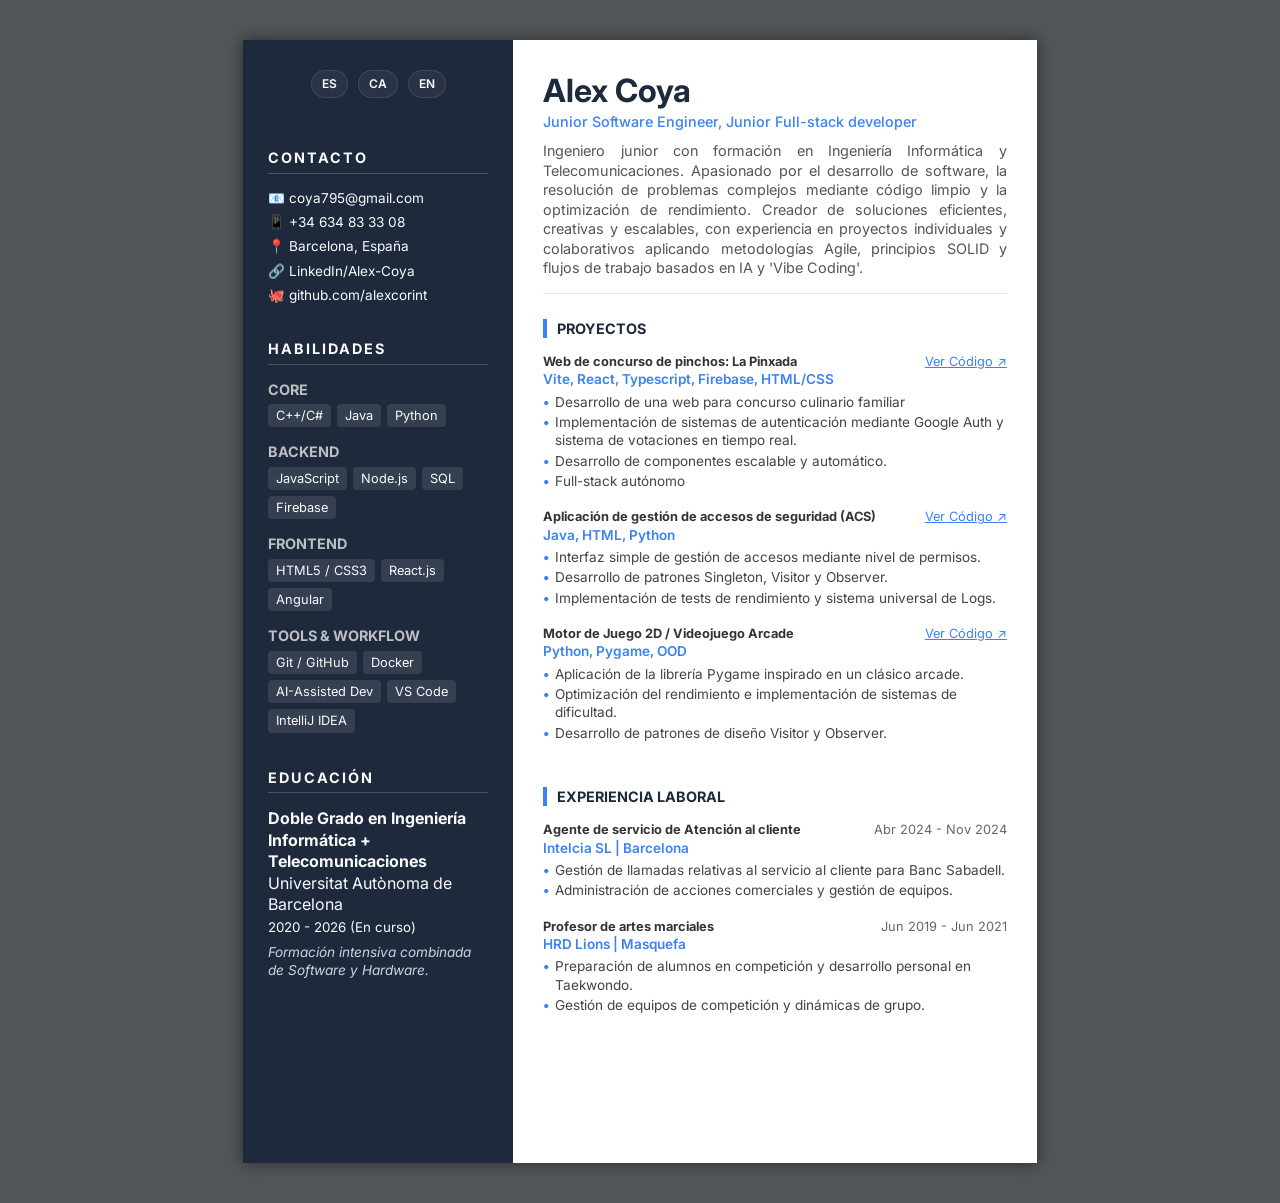
==== index.html @ 353ba098 "17/02/2026" ====
<!DOCTYPE html>
<html lang="es">
<head>
    <meta charset="UTF-8">
    <meta name="viewport" content="width=device-width, initial-scale=1.0">
    <title>CV - Junior Developer</title>
    <link rel="stylesheet" href="styles.css">
    <link rel="preconnect" href="https://fonts.googleapis.com">
    <link href="https://fonts.googleapis.com/css2?family=Inter:wght@300;400;600;800&display=swap" rel="stylesheet">
</head>
<body> 
    <div class="cv-container">   
        <aside class="sidebar">
            <div class="lang-selector">
                <a href="index.html" class="lang-btn" title="Español">ES</a>
                <a href="ca.html" class="lang-btn" title="Català">CA</a>
                <a href="en.html" class="lang-btn" title="English">EN</a>
            </div>
            
            <div class="profile-photo">
                <img src="assets/perfil.jpg" alt="Foto de perfil" onerror="this.style.display='none'">
            </div>

            <section class="contact-details">
                <h3>Contacto</h3>
                <ul>
                    <li>📧 <a href="mailto:coya795@gmail.com">coya795@gmail.com</a></li>
                    <li>📱 +34 634 83 33 08</li>
                    <li>📍 Barcelona, España</li>
                    <li>🔗 <a href="https://www.linkedin.com/in/alex-coya-riopedre-7aa411214/" target="_blank" rel="noopener noreferrer">LinkedIn/Alex-Coya</a></li>
                    <li>🐙 <a href="https://github.com/alexcorint" target="_blank" rel="noopener noreferrer">github.com/alexcorint</a></li>  
                </ul>
            </section>

            <section class="skills-section">
                <h3>Habilidades</h3>
    
                <h4>Core</h4>
                <div class="tags">
                    <span class="tooltip-tag" data-info="Desarrollo de sistemas, gestión de memoria y optimización.">C++/C#</span>
                    <span class="tooltip-tag" data-info="POO, patrones de diseño (Singleton/Observer) y concurrencia.">Java</span>
                    <span class="tooltip-tag" data-info="Scripting, automatización y desarrollo con Pygame.">Python</span>
                </div>

                <h4>Backend</h4>
                <div class="tags">
                    <span class="tooltip-tag" data-info="Promesas, Async/Await, ES6+ y manipulación del DOM.">JavaScript</span>
                    <span class="tooltip-tag" data-info="APIs REST, gestión de servidores y NPM.">Node.js</span>
                    <span class="tooltip-tag" data-info="Diseño relacional, consultas complejas y optimización.">SQL</span>
                    <span class="tooltip-tag" data-info="Base de datos en tiempo real, Auth y Cloud Functions.">Firebase</span>
                </div>

                <h4>Frontend</h4>
                <div class="tags">
                    <span class="tooltip-tag" data-info="Semántica, Flexbox/Grid y Diseño Responsivo.">HTML5 / CSS3</span>
                    <span class="tooltip-tag" data-info="Hooks, gestión de estado y componentes funcionales.">React.js</span>
                    <span class="tooltip-tag" data-info="TypeScript, Inyección de dependencias y RxJS.">Angular</span>
                </div>

                <h4>Tools & Workflow</h4>
                <div class="tags">
                    <span class="tooltip-tag" data-info="Gitflow, Pull Requests y control de versiones.">Git / GitHub</span>
                    <span class="tooltip-tag" data-info="Contenerización y despliegue de entornos.">Docker</span>
                    <span class="tooltip-tag" data-info="Desarrollo acelerado mediante IA y 'Vibe Coding' (Cursor/Copilot).">AI-Assisted Dev</span>
                    <span>VS Code</span>
                    <span>IntelliJ IDEA</span>
                </div>
            </section>

            <section class="education-section">
                <h3>Educación</h3>
                <div class="edu-item">
                    <strong>Doble Grado en Ingeniería Informática + Telecomunicaciones</strong>
                    <p>Universitat Autònoma de Barcelona</p>
                    <small>2020 - 2026 (En curso)</small>
                    <div style="margin-top:5px; font-size: 0.85rem; font-style: italic; color: #cbd5e1;">
                        Formación intensiva combinada de Software y Hardware.
                    </div>
                </div>
            </section>
        </aside>

        <main class="main-content">
            
            <header class="main-header">
                <h1>Alex Coya</h1>
                <h2>Junior Software Engineer, Junior Full-stack developer</h2>
                <p class="summary">
                    Ingeniero junior con formación en Ingeniería Informática y Telecomunicaciones. Apasionado por el desarrollo de software, la resolución de problemas complejos 
                    mediante código limpio y la optimización de rendimiento. Creador de soluciones eficientes, creativas y escalables, con experiencia en proyectos individuales 
                    y colaborativos aplicando metodologías Agile, principios SOLID y flujos de trabajo basados en IA y 'Vibe Coding'.
                </p>
            </header>

            <section class="projects-section">
                <h3 class="section-title">Proyectos</h3>

                <article class="project-card">
                    <div class="project-head">
                        <h4>Web de concurso de pinchos: La Pinxada</h4>
                        <a href="https://github.com/alexcorint/LA-PINXADA---10th-Anniversary" class="github-link" target="_blank" rel="noopener noreferrer">Ver Código ↗</a>
                    </div>
                    <p class="tech-stack">Vite, React, Typescript, Firebase, HTML/CSS</p>
                    <ul>
                        <li>Desarrollo de una web para concurso culinario familiar</li>
                        <li>Implementación de sistemas de autenticación mediante Google Auth y sistema de votaciones en tiempo real.</li>
                        <li>Desarrollo de componentes escalable y automático.</li>
                        <li>Full-stack autónomo</li>
                    </ul>
                </article>

                <article class="project-card">
                    <div class="project-head">
                        <h4>Aplicación de gestión de accesos de seguridad (ACS)</h4>
                        <a href="https://github.com/alexcorint/acs_students" class="github-link" target="_blank" rel="noopener noreferrer">Ver Código ↗</a>
                    </div>
                    <p class="tech-stack">Java, HTML, Python</p>
                    <ul>
                        <li>Interfaz simple de gestión de accesos mediante nivel de permisos.</li>
                        <li>Desarrollo de patrones Singleton, Visitor y Observer.</li>
                        <li>Implementación de tests de rendimiento y sistema universal de Logs.</li>
                    </ul>
                </article>

                <article class="project-card">
                    <div class="project-head">
                        <h4>Motor de Juego 2D / Videojuego Arcade</h4>
                        <a href="https://github.com/alexcorint/pygame" class="github-link" target="_blank" rel="noopener noreferrer">Ver Código ↗</a>
                    </div>
                    <p class="tech-stack">Python, Pygame, OOD</p>
                    <ul>
                        <li>Aplicación de la librería Pygame inspirado en un clásico arcade.</li>
                        <li>Optimización del rendimiento e implementación de sistemas de dificultad.</li>
                        <li>Desarrollo de patrones de diseño Visitor y Observer.</li>
                    </ul>
                </article>
            </section>

            <section class="experience-section">
                <h3 class="section-title mt-xl">Experiencia Laboral</h3>

                <article class="job-card">
                    <div class="job-head">
                        <h4>Agente de servicio de Atención al cliente</h4>
                        <span class="job-date">Abr 2024 - Nov 2024</span>
                    </div>
                    <p class="company-name">Intelcia SL | Barcelona</p>
                    <ul>
                        <li>Gestión de llamadas relativas al servicio al cliente para Banc Sabadell.</li>
                        <li>Administración de acciones comerciales y gestión de equipos.</li>
                    </ul>
                </article>

                <article class="job-card">
                    <div class="job-head">
                        <h4>Profesor de artes marciales</h4>
                        <span class="job-date">Jun 2019 - Jun 2021</span>
                    </div>
                    <p class="company-name">HRD Lions | Masquefa</p>
                    <ul>
                        <li>Preparación de alumnos en competición y desarrollo personal en Taekwondo.</li>
                        <li>Gestión de equipos de competición y dinámicas de grupo.</li>
                    </ul>
                </article>

    </section>

        </main>
    </div>

</body>
</html>
---- styles.css ----
:root {
    --primary-dark: #1e293b;
    --primary-accent: #3b82f6;
    --text-main: #334155;
    --text-light: #f8fafc;
    --bg-page: #ffffff;
    --bg-viewer: #525659;

    /* STRUCTURE DIMENSIONS */
    --sidebar-width: 270px;
    --page-width: 210mm;       /* A4 */
    --page-min-height: 297mm;  /* A4 */

    /* SPACINGS */
    --spacing-xs: 5px;
    --spacing-sm: 15px;
    --spacing-md: 25px;
    --spacing-lg: 35px;
    --spacing-xl: 45px;
    --sidebar-padding: 30px 25px;
    --main-padding: 35px 30px;

    /* TAMAÑOS DE FUENTE */
    --font-h1: 2rem;
    --font-h2: 0.9rem;
    --font-h3: 0.9rem;         /* Sidebar titles */
    --font-h4: 0.8rem;         /* Project titles */
    --font-base: 0.85rem;      /* Generic text */
    --font-small: 0.8rem;      /* Dates & details */
    --line-height: 1.35;

    /* FONT */
    --font-main: 'Inter', sans-serif;
}

* { 
    box-sizing: border-box; 
    margin: 0; 
    padding: 0; 
}

body {
    font-family: var(--font-main);
    color: var(--text-main);
    background: var(--bg-viewer);
    line-height: var(--line-height);
    -webkit-font-smoothing: antialiased;
}

/* --- 2. LAYOUT A4 --- */
.cv-container {
    display: grid;
    grid-template-columns: var(--sidebar-width) 1fr; 
    width: var(--page-width);
    min-height: var(--page-min-height);
    margin: 40px auto;
    background: var(--bg-page);
    box-shadow: 0 0 15px rgba(0,0,0,0.5);
    overflow: visible; 
}

/* --- 3. SIDEBAR --- */
.sidebar {
    background: var(--primary-dark);
    color: var(--text-light);
    padding: var(--sidebar-padding);
}

.sidebar section { 
    margin-bottom: var(--spacing-lg);
    break-inside: avoid; 
    page-break-inside: avoid;
}

.sidebar a { color: var(--text-light); text-decoration: none; }

.sidebar h3 { 
    text-transform: uppercase; 
    letter-spacing: 2px; 
    margin-bottom: var(--spacing-sm); 
    font-size: var(--font-h3);
    border-bottom: 1px solid rgba(255,255,255,0.2);
    padding-bottom: var(--spacing-xs);
}

.sidebar h4 {
    margin-top: var(--spacing-sm);
    margin-bottom: var(--spacing-xs);
    font-size: 0.9rem;
    color: rgba(255,255,255,0.7);
    text-transform: uppercase;
}

.contact-details ul li { 
    margin-bottom: 6px; 
    font-size: var(--font-base); 
}

.tags { display: flex; flex-wrap: wrap; gap: 6px; }
.tags span {
    background: rgba(255,255,255,0.1);
    padding: 3px 8px;
    border-radius: 4px;
    font-size: var(--font-small);
}

.profile-photo {
    display: flex;
    justify-content: center;
    margin-bottom: var(--spacing-md);
}
.profile-photo img {
    width: 130px; height: 130px;
    border-radius: 50%;
    object-fit: cover;
    border: 3px solid rgba(255,255,255,0.2);
}

/* --- 4. MAIN CONTENT --- */
.main-content {
    padding: var(--main-padding);
}

.main-header { 
    margin-bottom: var(--spacing-md); 
    border-bottom: 1px solid #e2e8f0;
    padding-bottom: var(--spacing-sm);
}
.main-header h1 { 
    font-size: var(--font-h1); 
    color: var(--primary-dark); 
    line-height: 1; 
    margin-bottom: var(--spacing-xs); 
}
.main-header h2 { 
    color: var(--primary-accent); 
    font-size: var(--font-h2); 
    font-weight: 500; 
}
.summary { 
    font-size: 0.9rem; 
    margin-top: 10px; 
    color: #555; 
    text-align: justify; 
}

.section-title {
    font-size: var(--font-h3);
    text-transform: uppercase;
    color: var(--primary-dark);
    border-left: 4px solid var(--primary-accent);
    padding-left: 10px;
    margin-bottom: var(--spacing-sm);
    margin-top: var(--spacing-xs);

    break-after: avoid; 
    page-break-after: avoid;
}

.project-card, .job-card { 
    margin-bottom: 18px;

    break-inside: avoid; 
    page-break-inside: avoid;
}

.project-head, .job-head { 
    display: flex; 
    justify-content: space-between; 
    align-items: baseline; 
}
.project-head h4, .job-head h4 { 
    font-size: var(--font-h4); 
    font-weight: 700; 
    color: #333; 
}

.github-link, .job-date { 
    font-size: var(--font-small); 
    color: #666; 
}
.github-link { 
    text-decoration: underline; 
    color: var(--primary-accent); 
}

.tech-stack, .company-name { 
    font-size: var(--font-base); 
    color: var(--primary-accent); 
    font-weight: 600; 
    margin-bottom: 4px; 
}

ul { list-style: none; }
.project-card li, .job-card li {
    position: relative;
    padding-left: 12px;
    margin-bottom: 2px;
    font-size: var(--font-base);
    color: #444;
}
.project-card li::before, .job-card li::before {
    content: "•";
    color: var(--primary-accent);
    position: absolute; left: 0; font-weight: bold;
}

.mt-xl {
    margin-top: var(--spacing-xl) !important;
}

/* --- 5. RESPONSIVE & PRINT --- */

@media screen and (max-width: 768px) {
    .cv-container { 
        grid-template-columns: 1fr; 
        width: 100%; 
        height: auto; 
    }
    .sidebar { text-align: center; }
    .tags { justify-content: center; }
}

@media print {
    @page {
        margin: 0;
        size: auto; 
    }

    body { 
        background: white; 
        -webkit-print-color-adjust: exact; 
        print-color-adjust: exact; 
    }

    .cv-container {
        margin: 0;
        box-shadow: none;
        width: 100%;
        min-height: 100vh;
        display: grid;
        height: auto; 
    }

    .sidebar, .main-content {
        height: 100%;
    }

    /* Ocultar enlaces URL si lo prefieres */
    a { text-decoration: none; color: inherit; }
    
    /* Forzar salto de página limpio si es necesario antes de secciones críticas (opcional) */
    /* .force-break { page-break-before: always; } */
}

/* --- 6. LANG SELECTOR --- */

.lang-selector {
    display: flex;
    justify-content: center;
    gap: 10px;
    margin-bottom: var(--spacing-md);
}

.lang-btn {
    text-decoration: none;
    font-size: 0.75rem;
    font-weight: 600;
    color: rgba(255, 255, 255, 0.6);
    background: rgba(255, 255, 255, 0.05);
    padding: 5px 10px;
    border-radius: 20px;
    transition: all 0.3s ease;
    border: 1px solid rgba(255, 255, 255, 0.1);
}

.lang-btn span {
    margin-right: 4px;
    filter: grayscale(100%);
    transition: filter 0.3s ease;
}

.lang-btn:hover, .lang-btn.active {
    color: white;
    background: var(--primary-accent);
    border-color: var(--primary-accent);
}

.lang-btn:hover span {
    filter: grayscale(0%);
}

@media print {
    .lang-selector {
        display: none !important;
    }
}

/* --- 7. TOOLTIP PERSONALIZADO --- */

.tooltip-tag {
    position: relative;
    cursor: help;
}

.tooltip-tag::after {
    content: attr(data-info);
    position: absolute;
    bottom: 150%;
    left: 50%;
    transform: translateX(-50%) scale(0.8);
    

    background-color: var(--primary-accent);
    color: white;
    padding: 10px;
    border-radius: 6px;
    font-size: 0.75rem;
    width: 200px;
    text-align: center;
    line-height: 1.2;
    

    box-shadow: 0 4px 15px rgba(0,0,0,0.3);
    opacity: 0;
    visibility: hidden;
    transition: all 0.2s cubic-bezier(0.175, 0.885, 0.32, 1.275);
    z-index: 100;
}


.tooltip-tag::before {
    content: "";
    position: absolute;
    bottom: 130%;
    left: 50%;
    transform: translateX(-50%);
    border: 8px solid transparent;
    border-top-color: var(--primary-dark);
    opacity: 0;
    visibility: hidden;
    transition: opacity 0.2s ease;
}

.tooltip-tag:hover::after,
.tooltip-tag:hover::before {
    opacity: 1;
    visibility: visible;
    transform: translateX(-50%) scale(1);
}

@media print {
    .tooltip-tag::after, .tooltip-tag::before {
        display: none !important;
    }
}
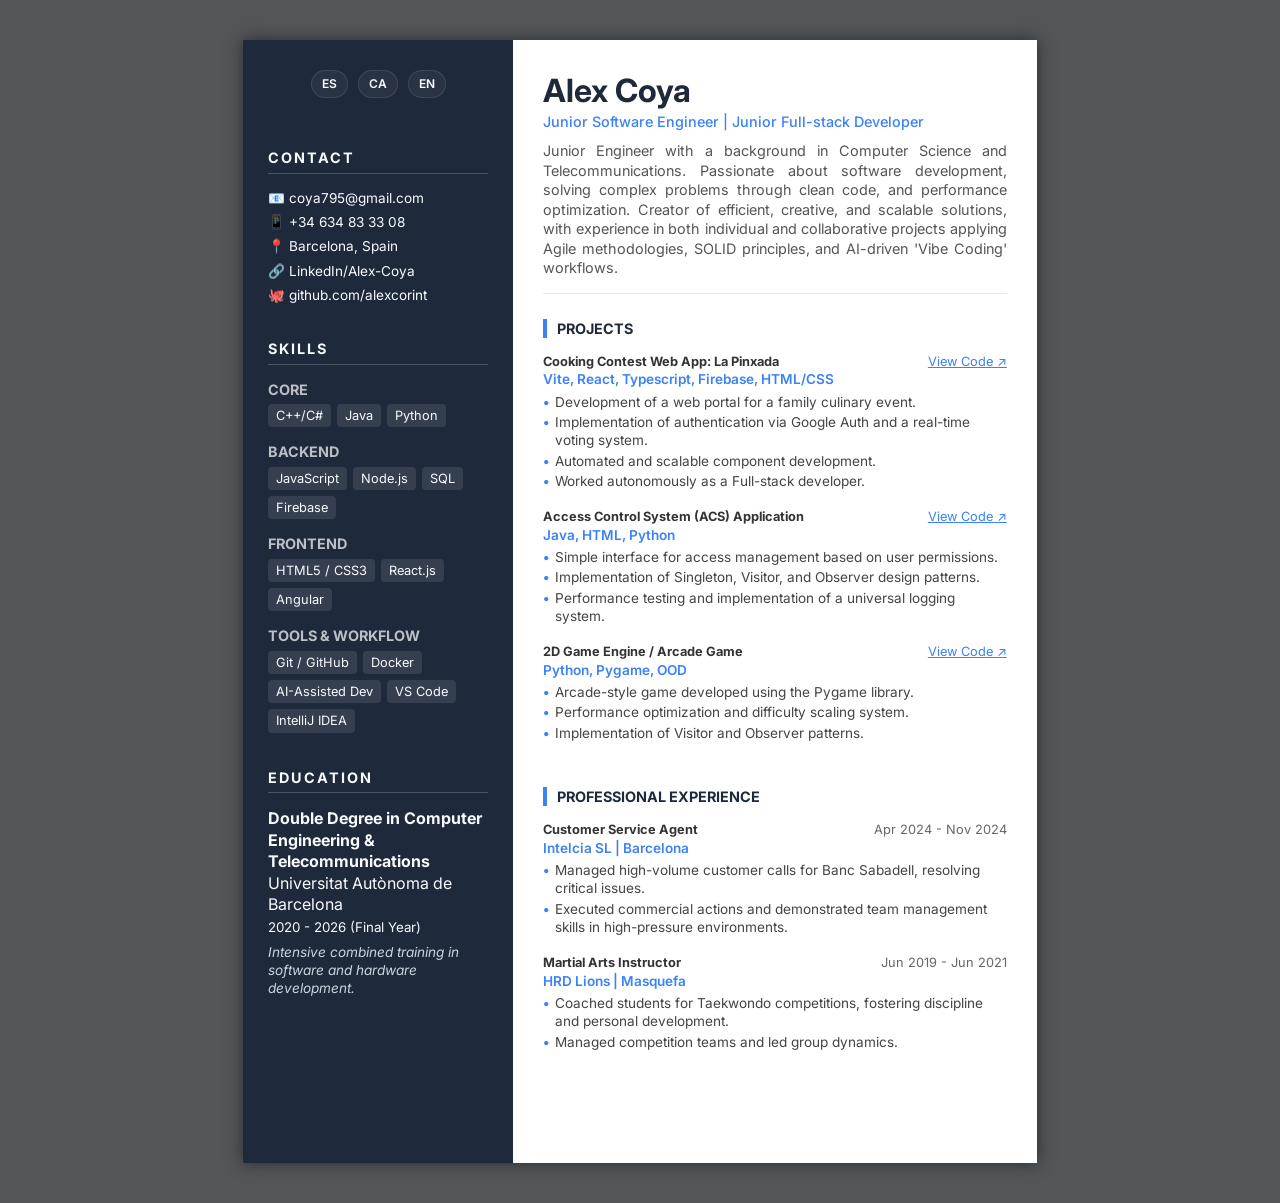
==== commit 9dc2ac0d: "17/02/2026 v2" ====
--- a/index.html
+++ b/index.html
@@ -3,170 +3,31 @@
 <head>
     <meta charset="UTF-8">
     <meta name="viewport" content="width=device-width, initial-scale=1.0">
-    <title>CV - Junior Developer</title>
-    <link rel="stylesheet" href="styles.css">
-    <link rel="preconnect" href="https://fonts.googleapis.com">
-    <link href="https://fonts.googleapis.com/css2?family=Inter:wght@300;400;600;800&display=swap" rel="stylesheet">
+    <title>Alex Coya - Redirecting...</title>
+    
+    <meta http-equiv="refresh" content="0;url=es.html">
+
+    <script>
+        // Lógica de enrutamiento simple
+        (function() {
+            var lang = navigator.language || navigator.userLanguage; 
+            
+            // Detectar Catalán
+            if (lang.startsWith('ca')) {
+                window.location.replace('ca.html');
+            } 
+            // Detectar Inglés
+            else if (lang.startsWith('en')) {
+                window.location.replace('en.html');
+            } 
+            // Por defecto: Español
+            else {
+                window.location.replace('es.html');
+            }
+        })();
+    </script>
 </head>
-<body> 
-    <div class="cv-container">   
-        <aside class="sidebar">
-            <div class="lang-selector">
-                <a href="index.html" class="lang-btn" title="Español">ES</a>
-                <a href="ca.html" class="lang-btn" title="Català">CA</a>
-                <a href="en.html" class="lang-btn" title="English">EN</a>
-            </div>
-            
-            <div class="profile-photo">
-                <img src="assets/perfil.jpg" alt="Foto de perfil" onerror="this.style.display='none'">
-            </div>
-
-            <section class="contact-details">
-                <h3>Contacto</h3>
-                <ul>
-                    <li>📧 <a href="mailto:coya795@gmail.com">coya795@gmail.com</a></li>
-                    <li>📱 +34 634 83 33 08</li>
-                    <li>📍 Barcelona, España</li>
-                    <li>🔗 <a href="https://www.linkedin.com/in/alex-coya-riopedre-7aa411214/" target="_blank" rel="noopener noreferrer">LinkedIn/Alex-Coya</a></li>
-                    <li>🐙 <a href="https://github.com/alexcorint" target="_blank" rel="noopener noreferrer">github.com/alexcorint</a></li>  
-                </ul>
-            </section>
-
-            <section class="skills-section">
-                <h3>Habilidades</h3>
-    
-                <h4>Core</h4>
-                <div class="tags">
-                    <span class="tooltip-tag" data-info="Desarrollo de sistemas, gestión de memoria y optimización.">C++/C#</span>
-                    <span class="tooltip-tag" data-info="POO, patrones de diseño (Singleton/Observer) y concurrencia.">Java</span>
-                    <span class="tooltip-tag" data-info="Scripting, automatización y desarrollo con Pygame.">Python</span>
-                </div>
-
-                <h4>Backend</h4>
-                <div class="tags">
-                    <span class="tooltip-tag" data-info="Promesas, Async/Await, ES6+ y manipulación del DOM.">JavaScript</span>
-                    <span class="tooltip-tag" data-info="APIs REST, gestión de servidores y NPM.">Node.js</span>
-                    <span class="tooltip-tag" data-info="Diseño relacional, consultas complejas y optimización.">SQL</span>
-                    <span class="tooltip-tag" data-info="Base de datos en tiempo real, Auth y Cloud Functions.">Firebase</span>
-                </div>
-
-                <h4>Frontend</h4>
-                <div class="tags">
-                    <span class="tooltip-tag" data-info="Semántica, Flexbox/Grid y Diseño Responsivo.">HTML5 / CSS3</span>
-                    <span class="tooltip-tag" data-info="Hooks, gestión de estado y componentes funcionales.">React.js</span>
-                    <span class="tooltip-tag" data-info="TypeScript, Inyección de dependencias y RxJS.">Angular</span>
-                </div>
-
-                <h4>Tools & Workflow</h4>
-                <div class="tags">
-                    <span class="tooltip-tag" data-info="Gitflow, Pull Requests y control de versiones.">Git / GitHub</span>
-                    <span class="tooltip-tag" data-info="Contenerización y despliegue de entornos.">Docker</span>
-                    <span class="tooltip-tag" data-info="Desarrollo acelerado mediante IA y 'Vibe Coding' (Cursor/Copilot).">AI-Assisted Dev</span>
-                    <span>VS Code</span>
-                    <span>IntelliJ IDEA</span>
-                </div>
-            </section>
-
-            <section class="education-section">
-                <h3>Educación</h3>
-                <div class="edu-item">
-                    <strong>Doble Grado en Ingeniería Informática + Telecomunicaciones</strong>
-                    <p>Universitat Autònoma de Barcelona</p>
-                    <small>2020 - 2026 (En curso)</small>
-                    <div style="margin-top:5px; font-size: 0.85rem; font-style: italic; color: #cbd5e1;">
-                        Formación intensiva combinada de Software y Hardware.
-                    </div>
-                </div>
-            </section>
-        </aside>
-
-        <main class="main-content">
-            
-            <header class="main-header">
-                <h1>Alex Coya</h1>
-                <h2>Junior Software Engineer, Junior Full-stack developer</h2>
-                <p class="summary">
-                    Ingeniero junior con formación en Ingeniería Informática y Telecomunicaciones. Apasionado por el desarrollo de software, la resolución de problemas complejos 
-                    mediante código limpio y la optimización de rendimiento. Creador de soluciones eficientes, creativas y escalables, con experiencia en proyectos individuales 
-                    y colaborativos aplicando metodologías Agile, principios SOLID y flujos de trabajo basados en IA y 'Vibe Coding'.
-                </p>
-            </header>
-
-            <section class="projects-section">
-                <h3 class="section-title">Proyectos</h3>
-
-                <article class="project-card">
-                    <div class="project-head">
-                        <h4>Web de concurso de pinchos: La Pinxada</h4>
-                        <a href="https://github.com/alexcorint/LA-PINXADA---10th-Anniversary" class="github-link" target="_blank" rel="noopener noreferrer">Ver Código ↗</a>
-                    </div>
-                    <p class="tech-stack">Vite, React, Typescript, Firebase, HTML/CSS</p>
-                    <ul>
-                        <li>Desarrollo de una web para concurso culinario familiar</li>
-                        <li>Implementación de sistemas de autenticación mediante Google Auth y sistema de votaciones en tiempo real.</li>
-                        <li>Desarrollo de componentes escalable y automático.</li>
-                        <li>Full-stack autónomo</li>
-                    </ul>
-                </article>
-
-                <article class="project-card">
-                    <div class="project-head">
-                        <h4>Aplicación de gestión de accesos de seguridad (ACS)</h4>
-                        <a href="https://github.com/alexcorint/acs_students" class="github-link" target="_blank" rel="noopener noreferrer">Ver Código ↗</a>
-                    </div>
-                    <p class="tech-stack">Java, HTML, Python</p>
-                    <ul>
-                        <li>Interfaz simple de gestión de accesos mediante nivel de permisos.</li>
-                        <li>Desarrollo de patrones Singleton, Visitor y Observer.</li>
-                        <li>Implementación de tests de rendimiento y sistema universal de Logs.</li>
-                    </ul>
-                </article>
-
-                <article class="project-card">
-                    <div class="project-head">
-                        <h4>Motor de Juego 2D / Videojuego Arcade</h4>
-                        <a href="https://github.com/alexcorint/pygame" class="github-link" target="_blank" rel="noopener noreferrer">Ver Código ↗</a>
-                    </div>
-                    <p class="tech-stack">Python, Pygame, OOD</p>
-                    <ul>
-                        <li>Aplicación de la librería Pygame inspirado en un clásico arcade.</li>
-                        <li>Optimización del rendimiento e implementación de sistemas de dificultad.</li>
-                        <li>Desarrollo de patrones de diseño Visitor y Observer.</li>
-                    </ul>
-                </article>
-            </section>
-
-            <section class="experience-section">
-                <h3 class="section-title mt-xl">Experiencia Laboral</h3>
-
-                <article class="job-card">
-                    <div class="job-head">
-                        <h4>Agente de servicio de Atención al cliente</h4>
-                        <span class="job-date">Abr 2024 - Nov 2024</span>
-                    </div>
-                    <p class="company-name">Intelcia SL | Barcelona</p>
-                    <ul>
-                        <li>Gestión de llamadas relativas al servicio al cliente para Banc Sabadell.</li>
-                        <li>Administración de acciones comerciales y gestión de equipos.</li>
-                    </ul>
-                </article>
-
-                <article class="job-card">
-                    <div class="job-head">
-                        <h4>Profesor de artes marciales</h4>
-                        <span class="job-date">Jun 2019 - Jun 2021</span>
-                    </div>
-                    <p class="company-name">HRD Lions | Masquefa</p>
-                    <ul>
-                        <li>Preparación de alumnos en competición y desarrollo personal en Taekwondo.</li>
-                        <li>Gestión de equipos de competición y dinámicas de grupo.</li>
-                    </ul>
-                </article>
-
-    </section>
-
-        </main>
-    </div>
-
+<body>
+    <p>Redirigiendo a <a href="es.html">la versión en Español</a>...</p>
 </body>
 </html>
